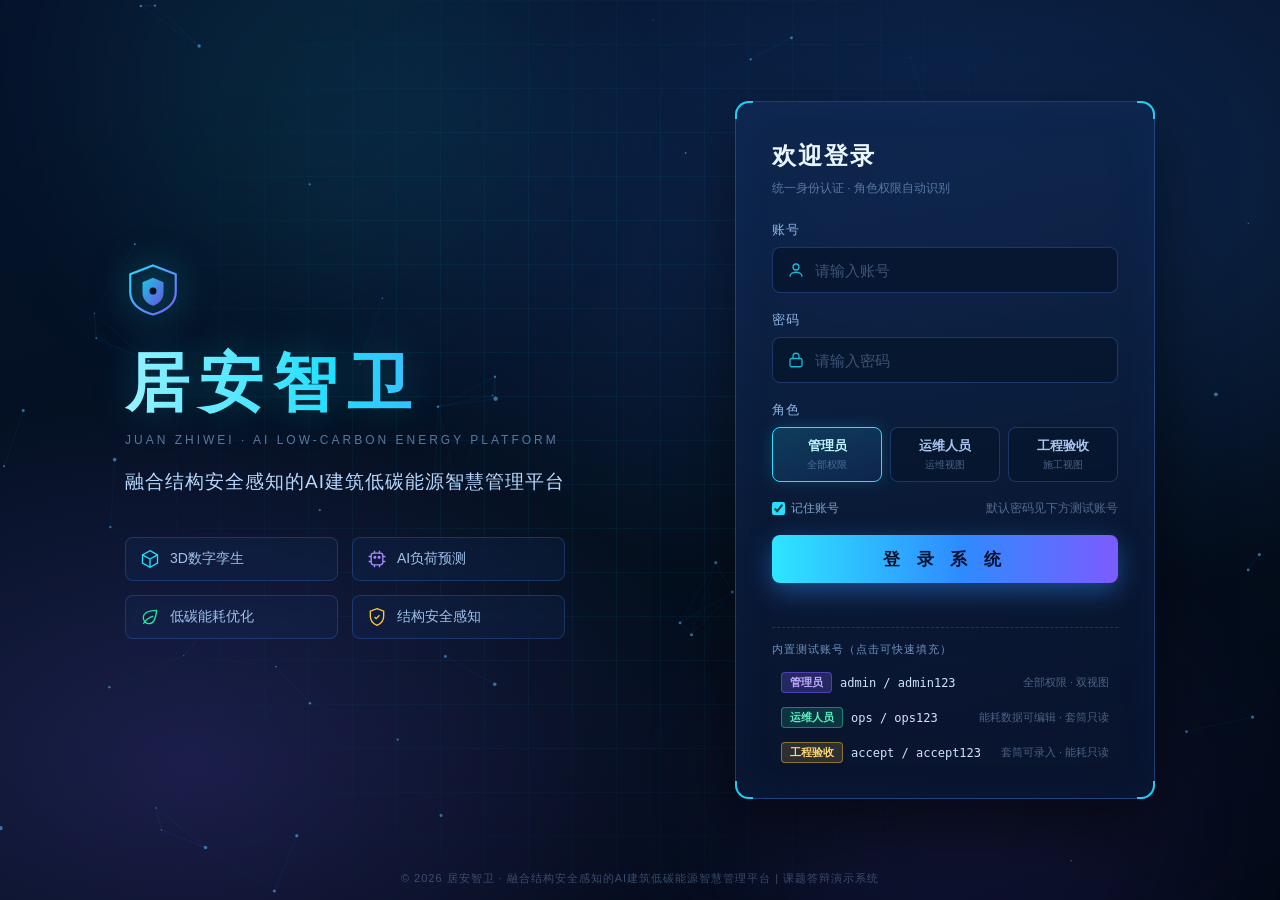
==== index.html @ 715f4c70 "Add files via upload" ====
<!DOCTYPE html>
<html lang="zh-CN">
<head>
<meta charset="UTF-8">
<meta name="viewport" content="width=device-width, initial-scale=1.0">
<title>居安智卫 · 登录</title>
<link rel="stylesheet" href="assets/css/login.css">
</head>
<body>
<div class="login-bg">
  <canvas id="particles"></canvas>
  <div class="bg-grid"></div>
  <div class="glow glow-1"></div>
  <div class="glow glow-2"></div>
</div>

<div class="login-wrap">
  <div class="brand-side">
    <div class="brand-logo">
      <svg viewBox="0 0 64 64" width="56" height="56">
        <defs>
          <linearGradient id="lg1" x1="0" y1="0" x2="1" y2="1">
            <stop offset="0%" stop-color="#22e0ff"/>
            <stop offset="100%" stop-color="#7c5bff"/>
          </linearGradient>
        </defs>
        <path d="M32 4 L58 14 V34 C58 48 46 56 32 60 C18 56 6 48 6 34 V14 Z" fill="none" stroke="url(#lg1)" stroke-width="2.5"/>
        <path d="M32 18 L44 23 V35 C44 43 38 48 32 50 C26 48 20 43 20 35 V23 Z" fill="url(#lg1)" opacity="0.85"/>
        <circle cx="32" cy="33" r="4" fill="#04101f"/>
      </svg>
    </div>
    <h1 class="brand-name">居安智卫</h1>
    <div class="brand-en">JUAN ZHIWEI · AI LOW-CARBON ENERGY PLATFORM</div>
    <p class="brand-sub">融合结构安全感知的AI建筑低碳能源智慧管理平台</p>
    <div class="brand-feats">
      <div class="feat"><i class="ico i-3d"></i>3D数字孪生</div>
      <div class="feat"><i class="ico i-ai"></i>AI负荷预测</div>
      <div class="feat"><i class="ico i-leaf"></i>低碳能耗优化</div>
      <div class="feat"><i class="ico i-shield"></i>结构安全感知</div>
    </div>
  </div>

  <div class="login-card">
    <div class="card-corner tl"></div><div class="card-corner tr"></div>
    <div class="card-corner bl"></div><div class="card-corner br"></div>
    <h2>欢迎登录</h2>
    <p class="login-tip">统一身份认证 · 角色权限自动识别</p>

    <form id="loginForm" autocomplete="off">
      <div class="field">
        <label>账号</label>
        <div class="input-box">
          <span class="input-ico user"></span>
          <input type="text" id="username" placeholder="请输入账号" value="">
        </div>
      </div>
      <div class="field">
        <label>密码</label>
        <div class="input-box">
          <span class="input-ico lock"></span>
          <input type="password" id="password" placeholder="请输入密码">
        </div>
      </div>
      <div class="field">
        <label>角色</label>
        <div class="role-tabs" id="roleTabs">
          <div class="role-tab active" data-role="admin"><b>管理员</b><span>全部权限</span></div>
          <div class="role-tab" data-role="ops"><b>运维人员</b><span>运维视图</span></div>
          <div class="role-tab" data-role="accept"><b>工程验收</b><span>施工视图</span></div>
        </div>
      </div>
      <div class="login-row">
        <label class="remember"><input type="checkbox" checked> 记住账号</label>
        <span class="forget">默认密码见下方测试账号</span>
      </div>
      <button type="submit" class="btn-login" id="btnLogin">
        <span>登 录 系 统</span>
      </button>
      <div class="login-msg" id="loginMsg"></div>
    </form>

    <div class="test-accounts">
      <div class="ta-title">内置测试账号（点击可快速填充）</div>
      <div class="ta-item" data-u="admin" data-p="admin123">
        <span class="ta-tag tag-admin">管理员</span>
        <span class="ta-user">admin / admin123</span>
        <em>全部权限 · 双视图</em>
      </div>
      <div class="ta-item" data-u="ops" data-p="ops123">
        <span class="ta-tag tag-ops">运维人员</span>
        <span class="ta-user">ops / ops123</span>
        <em>能耗数据可编辑 · 套筒只读</em>
      </div>
      <div class="ta-item" data-u="accept" data-p="accept123">
        <span class="ta-tag tag-accept">工程验收</span>
        <span class="ta-user">accept / accept123</span>
        <em>套筒可录入 · 能耗只读</em>
      </div>
    </div>
  </div>
</div>

<div class="login-footer">© 2026 居安智卫 · 融合结构安全感知的AI建筑低碳能源智慧管理平台 | 课题答辩演示系统</div>

<script src="assets/js/login.js"></script>
</body>
</html>
---- assets/css/login.css ----
/* ========== 居安智卫 登录页 ========== */
*{margin:0;padding:0;box-sizing:border-box}
html,body{height:100%}
body{
  font-family:"Microsoft YaHei","PingFang SC","Segoe UI",sans-serif;
  background:#030b1a;color:#dcecff;overflow:hidden;
}
:root{
  --cyan:#22e0ff;--blue:#2f7bff;--purple:#7c5bff;--green:#21e6a4;--yellow:#ffc83d;--red:#ff4d6a;
}
.login-bg{position:fixed;inset:0;z-index:0;background:
  radial-gradient(1200px 700px at 75% 20%,rgba(47,123,255,.22),transparent 60%),
  radial-gradient(900px 600px at 15% 85%,rgba(124,91,255,.20),transparent 60%),
  linear-gradient(160deg,#05122a 0%,#04101f 55%,#020814 100%);}
#particles{position:absolute;inset:0;width:100%;height:100%}
.bg-grid{position:absolute;inset:0;
  background-image:linear-gradient(rgba(34,224,255,.05) 1px,transparent 1px),linear-gradient(90deg,rgba(34,224,255,.05) 1px,transparent 1px);
  background-size:44px 44px;mask-image:radial-gradient(circle at 50% 45%,#000 30%,transparent 75%);}
.glow{position:absolute;border-radius:50%;filter:blur(90px);opacity:.5}
.glow-1{width:420px;height:420px;background:rgba(34,224,255,.18);top:-120px;left:8%;animation:float 9s ease-in-out infinite}
.glow-2{width:480px;height:480px;background:rgba(124,91,255,.20);bottom:-160px;right:6%;animation:float 11s ease-in-out infinite reverse}
@keyframes float{0%,100%{transform:translateY(0)}50%{transform:translateY(30px)}}

.login-wrap{position:relative;z-index:2;height:100%;display:flex;align-items:center;justify-content:center;gap:90px;padding:0 40px}

/* 品牌区 */
.brand-side{width:520px;animation:fadeUp .8s ease both}
.brand-logo{filter:drop-shadow(0 0 18px rgba(34,224,255,.55));margin-bottom:18px}
.brand-name{font-size:64px;font-weight:800;letter-spacing:10px;
  background:linear-gradient(90deg,#9ff4ff,#22e0ff 40%,#7c5bff);
  -webkit-background-clip:text;background-clip:text;color:transparent;
  text-shadow:0 0 40px rgba(34,224,255,.25)}
.brand-en{font-size:12px;letter-spacing:3px;color:rgba(160,200,255,.55);margin-top:6px}
.brand-sub{font-size:19px;color:#b9d8ff;margin-top:22px;letter-spacing:1px}
.brand-feats{display:grid;grid-template-columns:1fr 1fr;gap:14px;margin-top:42px;max-width:440px}
.feat{display:flex;align-items:center;gap:10px;font-size:14px;color:#9fc3ec;
  border:1px solid rgba(70,140,255,.25);background:rgba(20,50,100,.22);
  padding:11px 14px;border-radius:8px;backdrop-filter:blur(4px)}
.ico{width:20px;height:20px;display:inline-block;background-size:contain;background-repeat:no-repeat;background-position:center}
.i-3d{background-image:url("data:image/svg+xml,%3Csvg xmlns='http://www.w3.org/2000/svg' viewBox='0 0 24 24' fill='none' stroke='%2322e0ff' stroke-width='1.6'%3E%3Cpath d='M12 2l9 5v10l-9 5-9-5V7z'/%3E%3Cpath d='M12 12l9-5M12 12v10M12 12L3 7'/%3E%3C/svg%3E")}
.i-ai{background-image:url("data:image/svg+xml,%3Csvg xmlns='http://www.w3.org/2000/svg' viewBox='0 0 24 24' fill='none' stroke='%23a78bff' stroke-width='1.6'%3E%3Crect x='5' y='5' width='14' height='14' rx='3'/%3E%3Cpath d='M9 2v3M15 2v3M9 19v3M15 19v3M2 9h3M2 15h3M19 9h3M19 15h3'/%3E%3Ccircle cx='9.5' cy='10' r='1' fill='%23a78bff'/%3E%3Ccircle cx='14.5' cy='10' r='1' fill='%23a78bff'/%3E%3C/svg%3E")}
.i-leaf{background-image:url("data:image/svg+xml,%3Csvg xmlns='http://www.w3.org/2000/svg' viewBox='0 0 24 24' fill='none' stroke='%2321e6a4' stroke-width='1.6'%3E%3Cpath d='M11 20A7 7 0 0 1 4 13c0-6 7-9 16-9-1 9-4 16-9 16z'/%3E%3Cpath d='M4 20c4-6 8-8 12-9'/%3E%3C/svg%3E")}
.i-shield{background-image:url("data:image/svg+xml,%3Csvg xmlns='http://www.w3.org/2000/svg' viewBox='0 0 24 24' fill='none' stroke='%23ffc83d' stroke-width='1.6'%3E%3Cpath d='M12 2l8 3v6c0 5-3.5 9-8 11-4.5-2-8-6-8-11V5z'/%3E%3Cpath d='M9 12l2 2 4-4'/%3E%3C/svg%3E")}

/* 登录卡片 */
.login-card{position:relative;width:420px;padding:38px 36px 28px;border-radius:14px;
  background:linear-gradient(170deg,rgba(16,40,80,.72),rgba(8,20,44,.82));
  border:1px solid rgba(80,150,255,.30);
  box-shadow:0 24px 70px rgba(0,0,0,.55),inset 0 0 40px rgba(40,100,200,.08);
  backdrop-filter:blur(10px);animation:fadeUp .8s .15s ease both}
.card-corner{position:absolute;width:18px;height:18px;border-color:var(--cyan);border-style:solid;opacity:.9}
.card-corner.tl{top:-1px;left:-1px;border-width:2px 0 0 2px;border-top-left-radius:14px}
.card-corner.tr{top:-1px;right:-1px;border-width:2px 2px 0 0;border-top-right-radius:14px}
.card-corner.bl{bottom:-1px;left:-1px;border-width:0 0 2px 2px;border-bottom-left-radius:14px}
.card-corner.br{bottom:-1px;right:-1px;border-width:0 2px 2px 0;border-bottom-right-radius:14px}
.login-card h2{font-size:24px;color:#eaf6ff;letter-spacing:2px}
.login-tip{font-size:12px;color:rgba(150,190,235,.55);margin:8px 0 24px}

.field{margin-bottom:18px}
.field>label{display:block;font-size:13px;color:#8fb6e6;margin-bottom:8px;letter-spacing:1px}
.input-box{display:flex;align-items:center;gap:10px;height:46px;padding:0 14px;border-radius:8px;
  background:rgba(6,20,42,.7);border:1px solid rgba(80,140,255,.28);transition:.2s}
.input-box:focus-within{border-color:var(--cyan);box-shadow:0 0 0 3px rgba(34,224,255,.12)}
.input-box input{flex:1;background:transparent;border:none;outline:none;color:#eaf6ff;font-size:15px}
.input-box input::placeholder{color:rgba(140,175,220,.4)}
.input-ico{width:18px;height:18px;flex:none;opacity:.8;background-size:contain;background-repeat:no-repeat}
.input-ico.user{background-image:url("data:image/svg+xml,%3Csvg xmlns='http://www.w3.org/2000/svg' viewBox='0 0 24 24' fill='none' stroke='%2322e0ff' stroke-width='1.7'%3E%3Ccircle cx='12' cy='8' r='4'/%3E%3Cpath d='M4 21c0-4 4-6 8-6s8 2 8 6'/%3E%3C/svg%3E")}
.input-ico.lock{background-image:url("data:image/svg+xml,%3Csvg xmlns='http://www.w3.org/2000/svg' viewBox='0 0 24 24' fill='none' stroke='%2322e0ff' stroke-width='1.7'%3E%3Crect x='4' y='10' width='16' height='11' rx='2'/%3E%3Cpath d='M8 10V7a4 4 0 0 1 8 0v3'/%3E%3C/svg%3E")}

.role-tabs{display:flex;gap:8px}
.role-tab{flex:1;text-align:center;padding:9px 4px;border-radius:8px;cursor:pointer;
  border:1px solid rgba(80,140,255,.28);background:rgba(6,20,42,.6);transition:.2s;user-select:none}
.role-tab b{display:block;font-size:13px;color:#aac6ef;font-weight:600}
.role-tab span{display:block;font-size:10px;color:rgba(140,175,220,.5);margin-top:3px}
.role-tab:hover{border-color:rgba(34,224,255,.5)}
.role-tab.active{border-color:var(--cyan);background:linear-gradient(160deg,rgba(34,224,255,.16),rgba(47,123,255,.10));
  box-shadow:0 0 16px rgba(34,224,255,.18)}
.role-tab.active b{color:#bdf4ff}

.login-row{display:flex;justify-content:space-between;align-items:center;font-size:12px;color:#7fa3cf;margin:2px 0 18px}
.remember{display:flex;align-items:center;gap:6px;cursor:pointer}
.remember input{accent-color:var(--cyan)}
.forget{color:rgba(140,175,220,.55)}

.btn-login{width:100%;height:48px;border:none;border-radius:8px;cursor:pointer;font-size:17px;letter-spacing:6px;color:#03122a;font-weight:700;
  background:linear-gradient(90deg,#2ee6ff,#2f8bff 55%,#7c5bff);
  box-shadow:0 8px 26px rgba(47,140,255,.45);transition:.2s;position:relative;overflow:hidden}
.btn-login:hover{transform:translateY(-1px);box-shadow:0 10px 32px rgba(47,140,255,.6)}
.btn-login:active{transform:translateY(1px)}
.btn-login::after{content:"";position:absolute;top:0;left:-80%;width:50%;height:100%;
  background:linear-gradient(100deg,transparent,rgba(255,255,255,.5),transparent);transform:skewX(-20deg);animation:shine 3.2s infinite}
@keyframes shine{0%{left:-80%}55%{left:140%}100%{left:140%}}
.login-msg{height:18px;font-size:12px;margin-top:8px;color:var(--red);text-align:center}

.test-accounts{margin-top:18px;border-top:1px dashed rgba(90,150,230,.25);padding-top:14px}
.ta-title{font-size:11px;color:#6f93c0;letter-spacing:1px;margin-bottom:8px}
.ta-item{display:flex;align-items:center;gap:8px;font-size:12px;padding:7px 9px;border-radius:7px;cursor:pointer;transition:.15s}
.ta-item:hover{background:rgba(40,100,190,.22)}
.ta-tag{padding:2px 8px;border-radius:4px;font-size:11px;font-weight:600}
.tag-admin{background:rgba(124,91,255,.25);color:#c0adff;border:1px solid rgba(124,91,255,.5)}
.tag-ops{background:rgba(33,230,164,.15);color:#5cf0c0;border:1px solid rgba(33,230,164,.45)}
.tag-accept{background:rgba(255,200,61,.15);color:#ffd970;border:1px solid rgba(255,200,61,.45)}
.ta-user{color:#cfe4ff;font-family:Consolas,monospace}
.ta-item em{font-style:normal;color:rgba(140,175,220,.5);font-size:11px;margin-left:auto}

.login-footer{position:fixed;bottom:14px;left:0;right:0;text-align:center;z-index:2;
  font-size:11px;color:rgba(130,165,215,.4);letter-spacing:1px}

@keyframes fadeUp{from{opacity:0;transform:translateY(24px)}to{opacity:1;transform:translateY(0)}}

@media (max-width:1100px){.brand-side{display:none}}
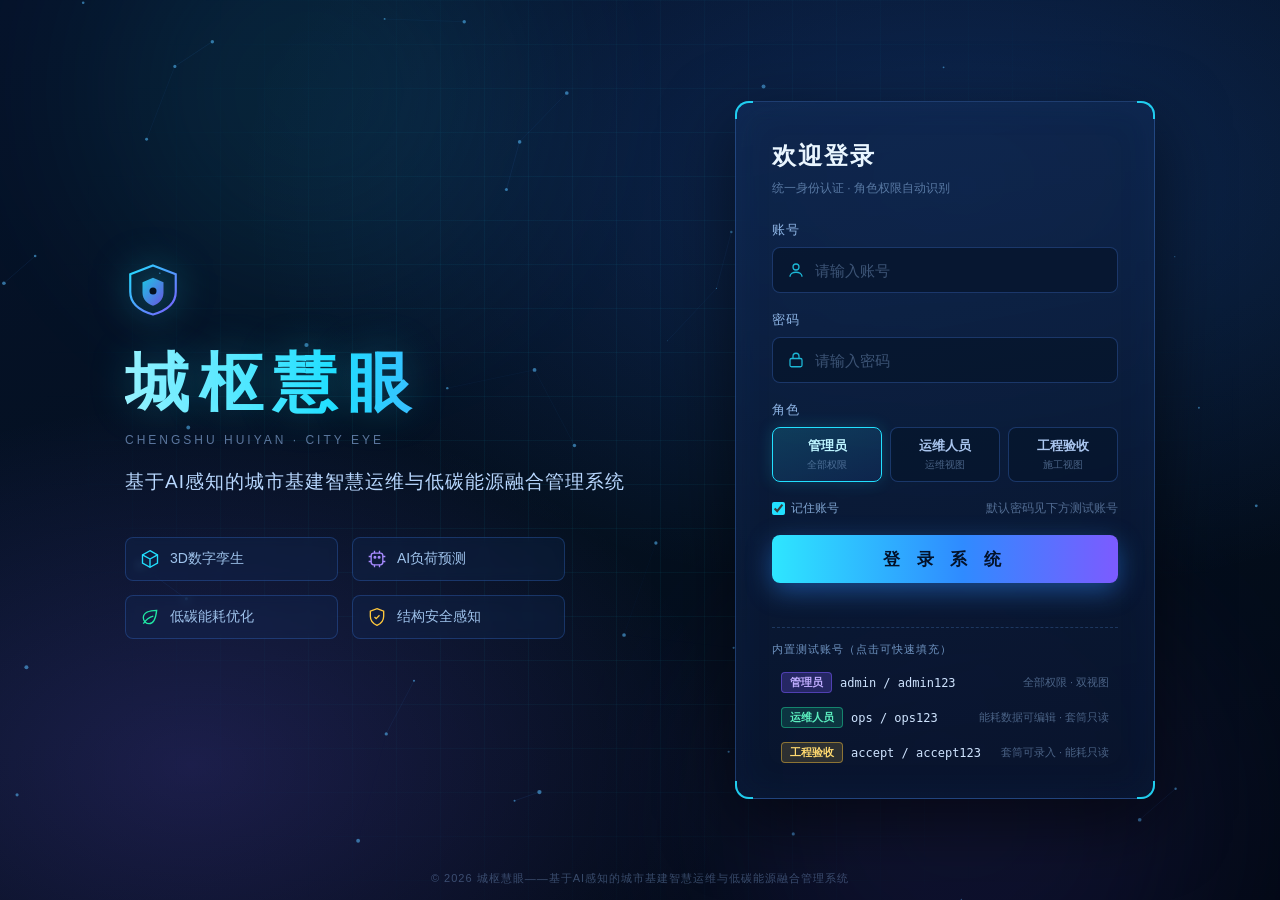
==== commit 9d04cea5: "Add files via upload" ====
--- a/index.html
+++ b/index.html
@@ -3,7 +3,7 @@
 <head>
 <meta charset="UTF-8">
 <meta name="viewport" content="width=device-width, initial-scale=1.0">
-<title>居安智卫 · 登录</title>
+<title>城枢慧眼 · 登录</title>
 <link rel="stylesheet" href="assets/css/login.css">
 </head>
 <body>
@@ -29,9 +29,9 @@
         <circle cx="32" cy="33" r="4" fill="#04101f"/>
       </svg>
     </div>
-    <h1 class="brand-name">居安智卫</h1>
-    <div class="brand-en">JUAN ZHIWEI · AI LOW-CARBON ENERGY PLATFORM</div>
-    <p class="brand-sub">融合结构安全感知的AI建筑低碳能源智慧管理平台</p>
+    <h1 class="brand-name">城枢慧眼</h1>
+    <div class="brand-en">CHENGSHU HUIYAN · CITY EYE</div>
+    <p class="brand-sub">基于AI感知的城市基建智慧运维与低碳能源融合管理系统</p>
     <div class="brand-feats">
       <div class="feat"><i class="ico i-3d"></i>3D数字孪生</div>
       <div class="feat"><i class="ico i-ai"></i>AI负荷预测</div>
@@ -100,7 +100,7 @@
   </div>
 </div>
 
-<div class="login-footer">© 2026 居安智卫 · 融合结构安全感知的AI建筑低碳能源智慧管理平台 | 课题答辩演示系统</div>
+<div class="login-footer">© 2026 城枢慧眼——基于AI感知的城市基建智慧运维与低碳能源融合管理系统</div>
 
 <script src="assets/js/login.js"></script>
 </body>
